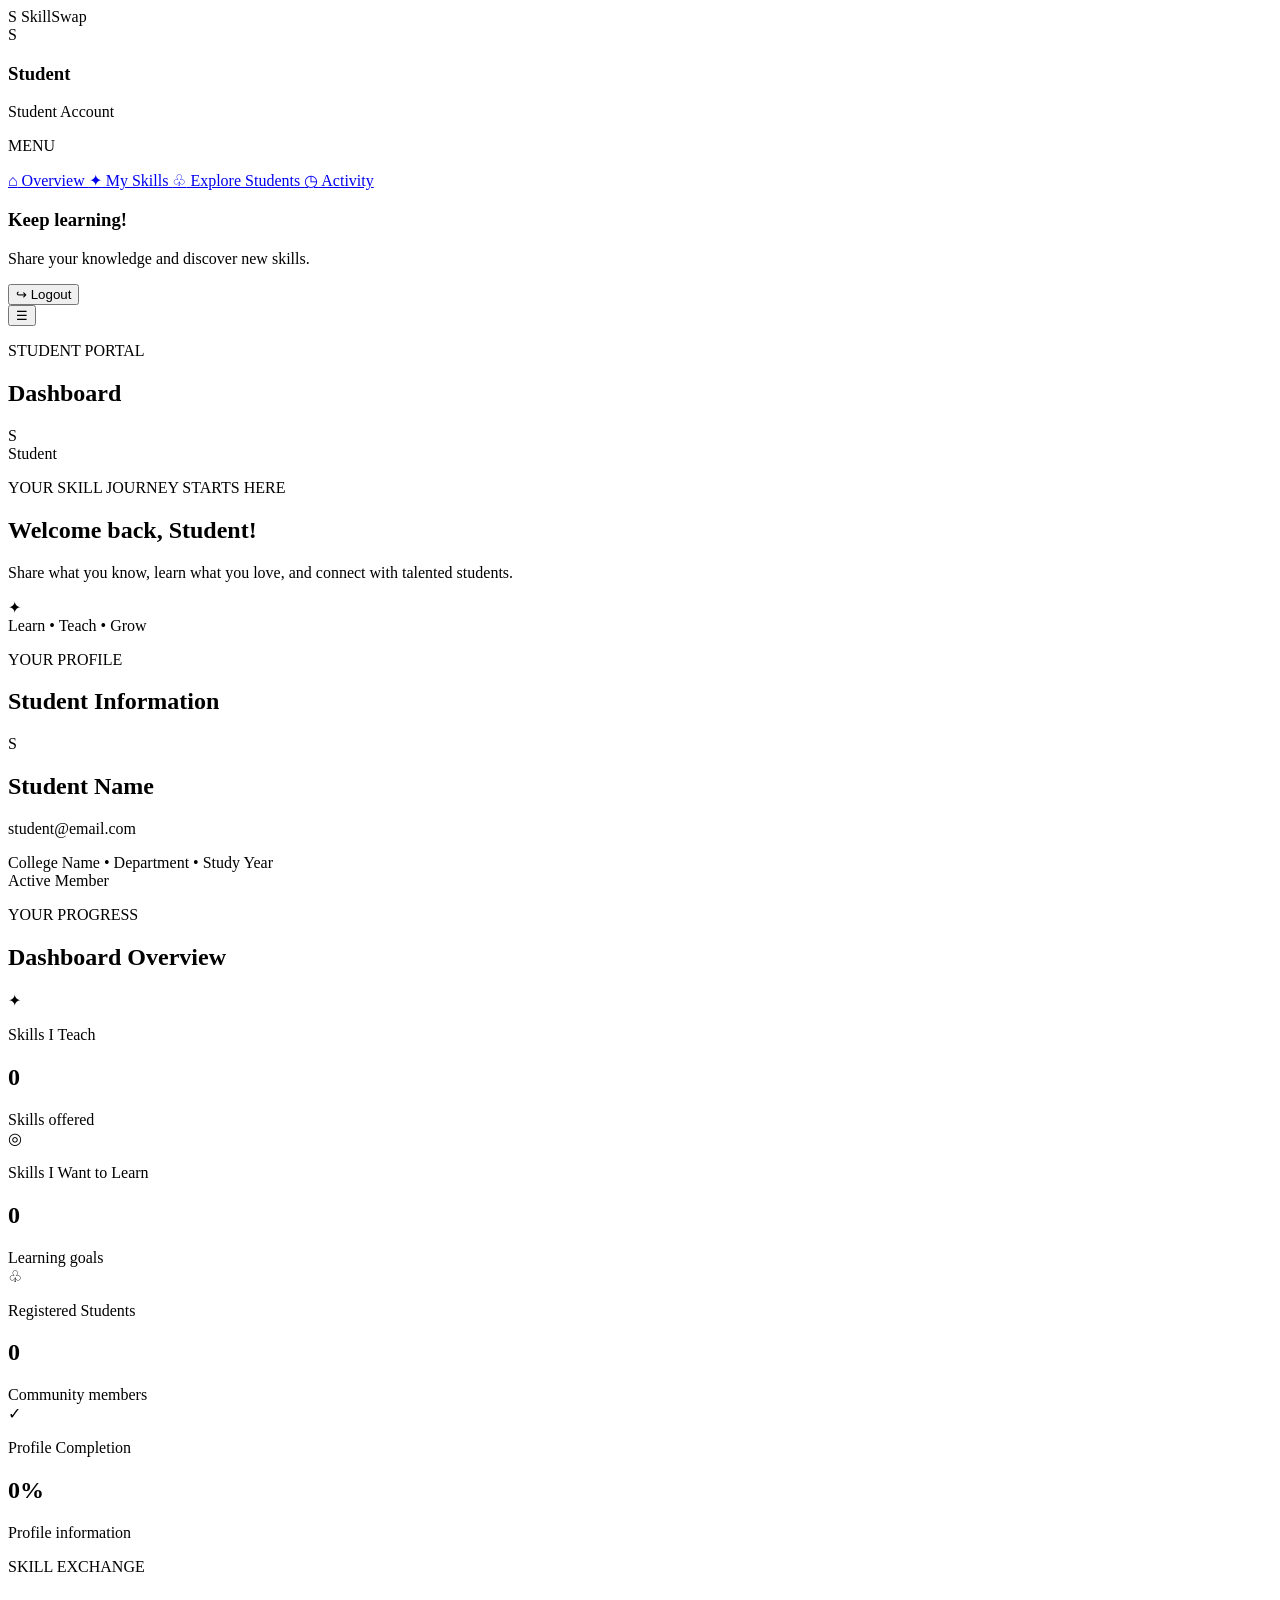
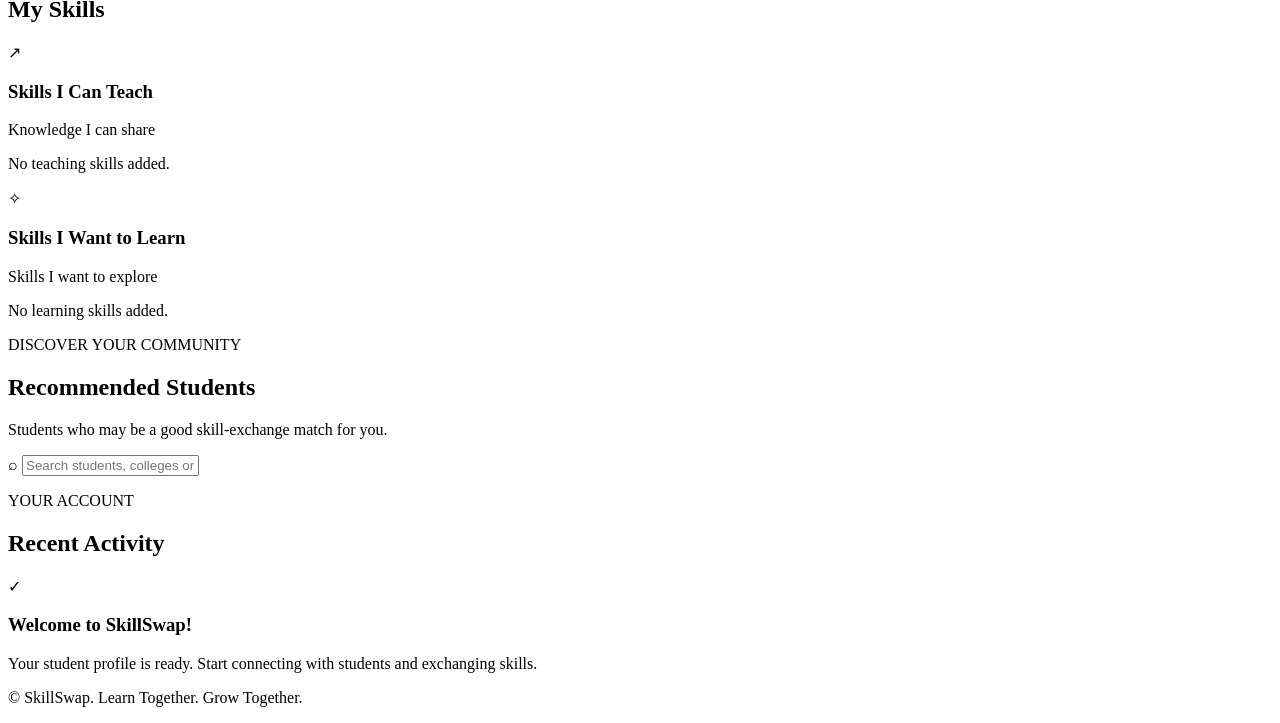
==== dashboard.html @ 34809b3c "Add files via upload" ====
<!DOCTYPE html>
<html lang="en">


<head>
    <meta charset="UTF-8">
    <meta name="viewport" content="width=device-width, initial-scale=1.0">

    <title>Student Dashboard | SkillSwap</title>

    <!-- Dashboard CSS -->
    <link rel="stylesheet" href="/skillswapModify/css/dashboard.css">

    <!-- Google Fonts -->
    <link rel="preconnect" href="https://fonts.googleapis.com">
    <link rel="preconnect" href="https://fonts.gstatic.com" crossorigin>

    <link href="https://fonts.googleapis.com/css2?family=DM+Sans:wght@400;500;600;700;800&family=Outfit:wght@400;500;600;700;800&display=swap"
        rel="stylesheet">

    <!-- JavaScript -->
    <script src="/skillswapModify/js/auth.js" defer></script>
    <script src="/skillswapModify/js/dashboard.js" defer></script>
</head>


<body>

    <div class="dashboard-container">

        <!-- SIDEBAR -->
        <aside class="sidebar" id="sidebar">

            <div class="logo">
                <span class="logo-icon">S</span>
                <span>SkillSwap</span>
            </div>

            <div class="sidebar-profile">

                <div class="profile-avatar" id="sidebarAvatar">
                    S
                </div>

                <div>
                    <h3 id="sidebarName">Student</h3>
                    <p>Student Account</p>
                </div>

            </div>

            <nav class="sidebar-nav">

                <p class="nav-heading">MENU</p>

                <a href="#overview" class="nav-link active">
                    <span>⌂</span>
                    Overview
                </a>

                <a href="#my-skills" class="nav-link">
                    <span>✦</span>
                    My Skills
                </a>

                <a href="#recommended" class="nav-link">
                    <span>♧</span>
                    Explore Students
                </a>

                <a href="#activity" class="nav-link">
                    <span>◷</span>
                    Activity
                </a>

            </nav>

            <div class="sidebar-bottom">

                <div class="sidebar-help">
                    <h3>Keep learning!</h3>
                    <p>Share your knowledge and discover new skills.</p>
                </div>

                <button class="logout-btn" id="logoutBtn">
                    <span>↪</span>
                    Logout
                </button>

            </div>

        </aside>


        <!-- MAIN CONTENT -->
        <main class="main-content">

            <!-- TOP HEADER -->
            <header class="topbar">

                <button class="menu-toggle" id="menuToggle">
                    ☰
                </button>

                <div>
                    <p class="topbar-label">STUDENT PORTAL</p>
                    <h2>Dashboard</h2>
                </div>

                <div class="topbar-right">

                    <div class="topbar-user">
                        <div class="small-avatar" id="topAvatar">
                            S
                        </div>

                        <span id="topbarName">Student</span>
                    </div>

                </div>

            </header>


            <!-- OVERVIEW SECTION -->
            <section class="welcome-section" id="overview">

                <div class="welcome-text">

                    <p class="welcome-label">YOUR SKILL JOURNEY STARTS HERE</p>

                    <h1>
                        Welcome back,
                        <span id="welcomeName">Student</span>!
                    </h1>

                    <p>
                        Share what you know, learn what you love,
                        and connect with talented students.
                    </p>

                </div>

                <div class="welcome-illustration">
                    <div class="illustration-circle">✦</div>
                    <div class="illustration-text">
                        Learn <span>•</span> Teach <span>•</span> Grow
                    </div>
                </div>

            </section>


            <!-- STUDENT PROFILE -->
            <section class="profile-section">

                <div class="section-heading">
                    <div>
                        <p class="section-label">YOUR PROFILE</p>
                        <h2>Student Information</h2>
                    </div>
                </div>

                <div class="profile-card">

                    <div class="large-avatar" id="profileAvatar">
                        S
                    </div>

                    <div class="profile-details">

                        <h2 id="studentName">Student Name</h2>

                        <p id="studentEmail">student@email.com</p>

                        <div class="profile-meta">

                            <span id="studentCollege">College Name</span>

                            <span class="meta-dot">•</span>

                            <span id="studentDepartment">Department</span>

                            <span class="meta-dot">•</span>

                            <span id="studentYear">Study Year</span>

                        </div>

                    </div>

                    <div class="profile-status">
                        <span class="status-dot"></span>
                        Active Member
                    </div>

                </div>

            </section>


            <!-- STATISTICS -->
            <section class="stats-section">

                <div class="section-heading">
                    <div>
                        <p class="section-label">YOUR PROGRESS</p>
                        <h2>Dashboard Overview</h2>
                    </div>
                </div>

                <div class="stats-grid">

                    <div class="stat-card">
                        <div class="stat-icon purple">✦</div>
                        <p>Skills I Teach</p>
                        <h2 id="teachCount">0</h2>
                        <span>Skills offered</span>
                    </div>

                    <div class="stat-card">
                        <div class="stat-icon orange">◎</div>
                        <p>Skills I Want to Learn</p>
                        <h2 id="learnCount">0</h2>
                        <span>Learning goals</span>
                    </div>

                    <div class="stat-card">
                        <div class="stat-icon green">♧</div>
                        <p>Registered Students</p>
                        <h2 id="studentCount">0</h2>
                        <span>Community members</span>
                    </div>

                    <div class="stat-card">
                        <div class="stat-icon blue">✓</div>
                        <p>Profile Completion</p>
                        <h2 id="profileCompletion">0%</h2>
                        <span>Profile information</span>
                    </div>

                </div>

            </section>


            <!-- MY SKILLS -->
            <section class="skills-section" id="my-skills">

                <div class="section-heading">
                    <div>
                        <p class="section-label">SKILL EXCHANGE</p>
                        <h2>My Skills</h2>
                    </div>
                </div>

                <div class="skills-grid">

                    <div class="skills-card">

                        <div class="skills-card-heading">
                            <div class="skill-heading-icon teach-icon">↗</div>

                            <div>
                                <h3>Skills I Can Teach</h3>
                                <p>Knowledge I can share</p>
                            </div>
                        </div>

                        <div class="skill-list" id="teachSkillsList">
                            <p class="empty-skills">No teaching skills added.</p>
                        </div>

                    </div>


                    <div class="skills-card">

                        <div class="skills-card-heading">
                            <div class="skill-heading-icon learn-icon">✧</div>

                            <div>
                                <h3>Skills I Want to Learn</h3>
                                <p>Skills I want to explore</p>
                            </div>
                        </div>

                        <div class="skill-list" id="learnSkillsList">
                            <p class="empty-skills">No learning skills added.</p>
                        </div>

                    </div>

                </div>

            </section>


            <!-- RECOMMENDED STUDENTS -->
            <section class="recommended-section" id="recommended">

                <div class="section-heading">

                    <div>
                        <p class="section-label">DISCOVER YOUR COMMUNITY</p>
                        <h2>Recommended Students</h2>
                        <p class="section-description">
                            Students who may be a good skill-exchange match for you.
                        </p>
                    </div>

                </div>

                <div class="search-box">
                    <span>⌕</span>

                    <input
                        type="text"
                        id="studentSearch"
                        placeholder="Search students, colleges or skills..."
                    >
                </div>

                <div class="recommended-grid" id="recommendedStudents">

                    <!-- Student cards are generated by JavaScript -->

                </div>

            </section>


            <!-- ACTIVITY -->
            <section class="activity-section" id="activity">

                <div class="section-heading">
                    <div>
                        <p class="section-label">YOUR ACCOUNT</p>
                        <h2>Recent Activity</h2>
                    </div>
                </div>

                <div class="activity-card">

                    <div class="activity-icon">✓</div>

                    <div>
                        <h3>Welcome to SkillSwap!</h3>
                        <p>
                            Your student profile is ready.
                            Start connecting with students and exchanging skills.
                        </p>
                    </div>

                </div>

            </section>


            <!-- FOOTER -->
            <footer class="dashboard-footer">

                <p>
                    © <span id="currentYear"></span> SkillSwap.
                    Learn Together. Grow Together.
                </p>

            </footer>

        </main>

    </div>

</body>
</html>
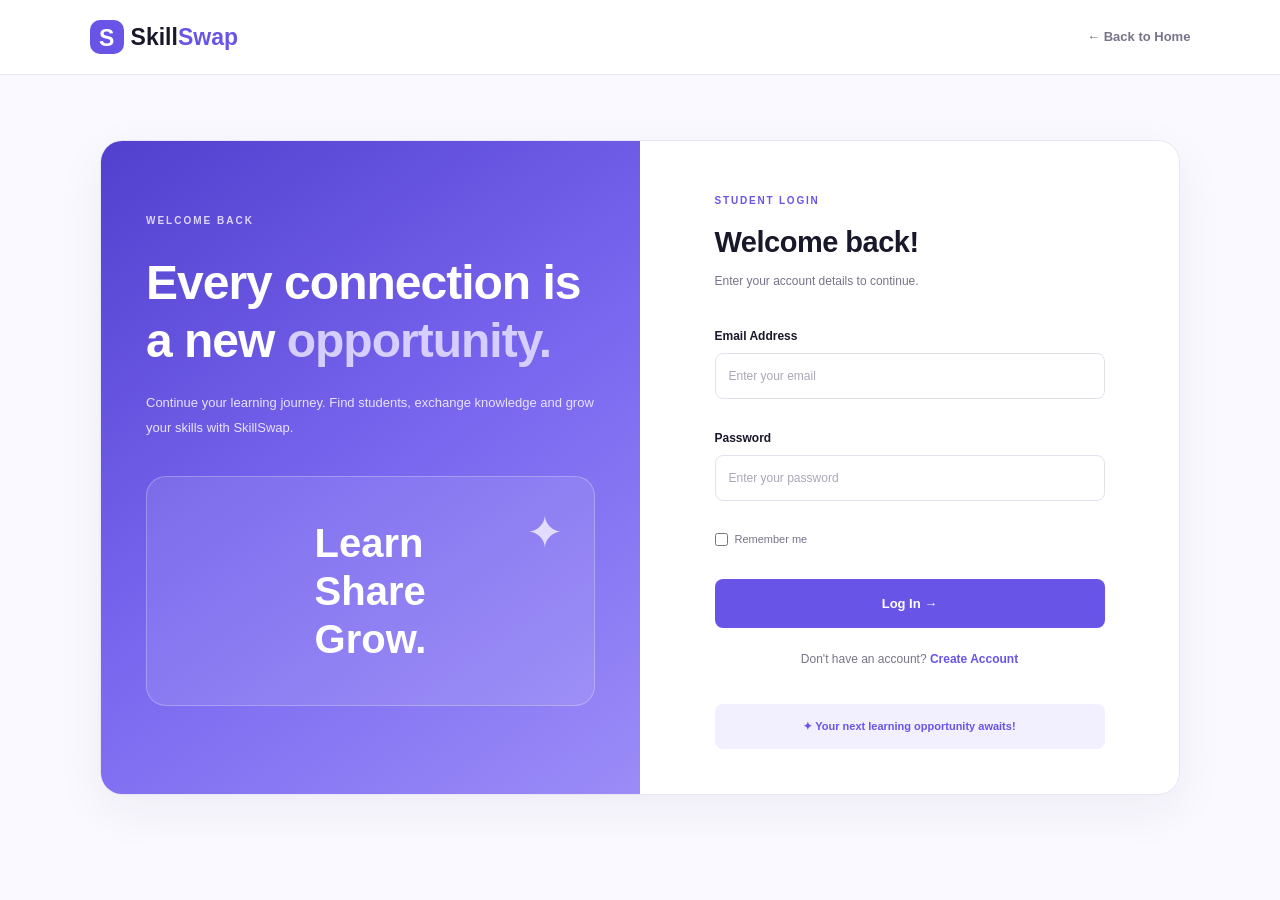
==== commit 415a7849: "updated the required css" ====
--- a/dashboard.html
+++ b/dashboard.html
@@ -10,7 +10,7 @@
     <title>Student Dashboard | SkillSwap</title>
 
     <!-- Dashboard CSS -->
-    <link rel="stylesheet" href="/skillswapModify/css/dashboard.css">
+    <link rel="stylesheet" href="dashboard.css">
 
     <!-- Google Fonts -->
     <link rel="preconnect" href="https://fonts.googleapis.com">
@@ -20,8 +20,8 @@
         rel="stylesheet">
 
     <!-- JavaScript -->
-    <script src="/skillswapModify/js/auth.js" defer></script>
-    <script src="/skillswapModify/js/dashboard.js" defer></script>
+    <script src="/auth.js" defer></script>
+    <script src="/dashboard.js" defer></script>
 </head>
 
 
--- a/dashboard.css
+++ b/dashboard.css
@@ -0,0 +1,1021 @@
+
+/* =====================================
+   SKILLSWAP STUDENT DASHBOARD
+===================================== */
+
+:root {
+    --primary: #7357e8;
+    --primary-dark: #5b40cc;
+    --primary-light: #eeeaff;
+
+    --dark: #20203a;
+    --text: #62627a;
+    --muted: #9292a5;
+
+    --background: #f7f7fc;
+    --white: #ffffff;
+    --border: #ededf4;
+
+    --green: #22a879;
+    --orange: #ed9a43;
+    --blue: #4b91e9;
+
+    --shadow: 0 8px 30px rgba(38, 32, 75, 0.05);
+}
+
+* {
+    margin: 0;
+    padding: 0;
+    box-sizing: border-box;
+}
+
+html {
+    scroll-behavior: smooth;
+}
+
+body {
+    font-family: 'DM Sans', sans-serif;
+    background: var(--background);
+    color: var(--dark);
+}
+
+button,
+input {
+    font: inherit;
+}
+
+button {
+    cursor: pointer;
+}
+
+a {
+    text-decoration: none;
+    color: inherit;
+}
+
+
+/* =====================================
+   MAIN LAYOUT
+===================================== */
+
+.dashboard-container {
+    display: flex;
+    min-height: 100vh;
+}
+
+
+/* =====================================
+   SIDEBAR
+===================================== */
+
+.sidebar {
+    width: 255px;
+    background: var(--white);
+    border-right: 1px solid var(--border);
+
+    position: fixed;
+    top: 0;
+    left: 0;
+    bottom: 0;
+
+    padding: 28px 20px;
+    display: flex;
+    flex-direction: column;
+
+    z-index: 100;
+}
+
+.logo {
+    display: flex;
+    align-items: center;
+    gap: 11px;
+
+    font-family: 'Outfit', sans-serif;
+    font-size: 24px;
+    font-weight: 800;
+    color: var(--dark);
+}
+
+.logo-icon {
+    height: 38px;
+    width: 38px;
+
+    display: flex;
+    align-items: center;
+    justify-content: center;
+
+    background: var(--primary);
+    color: white;
+
+    border-radius: 12px;
+    font-size: 22px;
+}
+
+
+.sidebar-profile {
+    display: flex;
+    align-items: center;
+    gap: 12px;
+
+    margin-top: 38px;
+    padding: 15px 10px;
+
+    background: #faf9ff;
+    border-radius: 13px;
+}
+
+.profile-avatar,
+.small-avatar,
+.large-avatar {
+    display: flex;
+    align-items: center;
+    justify-content: center;
+
+    background: var(--primary-light);
+    color: var(--primary);
+
+    font-family: 'Outfit', sans-serif;
+    font-weight: 800;
+}
+
+.profile-avatar {
+    width: 43px;
+    height: 43px;
+    border-radius: 50%;
+    font-size: 19px;
+}
+
+.sidebar-profile h3 {
+    font-size: 13px;
+    font-weight: 700;
+}
+
+.sidebar-profile p {
+    color: var(--muted);
+    font-size: 11px;
+    margin-top: 4px;
+}
+
+
+.sidebar-nav {
+    margin-top: 38px;
+}
+
+.nav-heading {
+    color: var(--muted);
+    font-size: 10px;
+    font-weight: 800;
+    letter-spacing: 1.4px;
+
+    margin: 0 0 14px 12px;
+}
+
+.nav-link {
+    display: flex;
+    align-items: center;
+    gap: 13px;
+
+    padding: 13px 14px;
+    margin-bottom: 7px;
+
+    border-radius: 10px;
+
+    color: var(--text);
+    font-size: 13px;
+    font-weight: 600;
+
+    transition: 0.25s;
+}
+
+.nav-link span {
+    font-size: 19px;
+}
+
+.nav-link:hover,
+.nav-link.active {
+    background: var(--primary-light);
+    color: var(--primary);
+}
+
+
+.sidebar-bottom {
+    margin-top: auto;
+}
+
+.sidebar-help {
+    background: linear-gradient(135deg, #7357e8, #9b79ef);
+
+    color: white;
+    padding: 18px;
+    border-radius: 14px;
+
+    margin-bottom: 20px;
+}
+
+.sidebar-help h3 {
+    font-size: 14px;
+    margin-bottom: 7px;
+}
+
+.sidebar-help p {
+    font-size: 11px;
+    line-height: 1.6;
+    opacity: 0.9;
+}
+
+.logout-btn {
+    width: 100%;
+    display: flex;
+    align-items: center;
+    gap: 12px;
+
+    border: none;
+    background: transparent;
+
+    padding: 13px;
+    border-radius: 10px;
+
+    color: #e35f6c;
+    font-weight: 700;
+    font-size: 13px;
+
+    transition: 0.2s;
+}
+
+.logout-btn:hover {
+    background: #fff0f1;
+}
+
+.logout-btn span {
+    font-size: 20px;
+}
+
+
+/* =====================================
+   MAIN CONTENT
+===================================== */
+
+.main-content {
+    margin-left: 255px;
+    width: calc(100% - 255px);
+
+    padding: 30px 40px;
+    max-width: 1700px;
+}
+
+.topbar {
+    display: flex;
+    align-items: center;
+    justify-content: space-between;
+
+    margin-bottom: 30px;
+}
+
+.topbar-label,
+.section-label,
+.welcome-label {
+    color: var(--primary);
+    font-size: 10px;
+    font-weight: 800;
+    letter-spacing: 1.5px;
+    margin-bottom: 6px;
+}
+
+.topbar h2 {
+    font-family: 'Outfit', sans-serif;
+    font-size: 25px;
+}
+
+.topbar-right {
+    display: flex;
+    align-items: center;
+}
+
+.topbar-user {
+    display: flex;
+    align-items: center;
+    gap: 10px;
+
+    font-size: 13px;
+    font-weight: 700;
+}
+
+.small-avatar {
+    width: 38px;
+    height: 38px;
+    border-radius: 50%;
+}
+
+.menu-toggle {
+    display: none;
+    border: none;
+    background: var(--primary-light);
+    color: var(--primary);
+
+    padding: 9px 12px;
+    border-radius: 8px;
+    font-size: 19px;
+}
+
+
+/* =====================================
+   WELCOME SECTION
+===================================== */
+
+.welcome-section {
+    min-height: 210px;
+
+    display: flex;
+    align-items: center;
+    justify-content: space-between;
+
+    padding: 35px 40px;
+
+    border-radius: 20px;
+
+    background: linear-gradient(120deg, #eeeaff, #e8eaff);
+
+    overflow: hidden;
+}
+
+.welcome-text {
+    max-width: 620px;
+}
+
+.welcome-section h1 {
+    font-family: 'Outfit', sans-serif;
+    font-size: clamp(25px, 3vw, 36px);
+    line-height: 1.25;
+    margin-bottom: 12px;
+}
+
+.welcome-section h1 span {
+    color: var(--primary);
+}
+
+.welcome-section p:last-child {
+    color: var(--text);
+    font-size: 14px;
+    line-height: 1.7;
+}
+
+.welcome-illustration {
+    min-width: 180px;
+    text-align: center;
+}
+
+.illustration-circle {
+    width: 95px;
+    height: 95px;
+
+    display: flex;
+    align-items: center;
+    justify-content: center;
+
+    margin: 0 auto 12px;
+
+    border-radius: 50%;
+
+    background: white;
+    color: var(--primary);
+
+    font-size: 48px;
+    box-shadow: var(--shadow);
+}
+
+.illustration-text {
+    font-size: 12px;
+    font-weight: 800;
+    color: var(--primary);
+}
+
+.illustration-text span {
+    padding: 0 4px;
+}
+
+
+/* =====================================
+   SECTIONS
+===================================== */
+
+.profile-section,
+.stats-section,
+.skills-section,
+.recommended-section,
+.activity-section {
+    margin-top: 35px;
+}
+
+.section-heading {
+    margin-bottom: 18px;
+}
+
+.section-heading h2 {
+    font-family: 'Outfit', sans-serif;
+    font-size: 21px;
+}
+
+.section-description {
+    font-size: 13px;
+    color: var(--text);
+    margin-top: 7px;
+}
+
+
+/* =====================================
+   PROFILE CARD
+===================================== */
+
+.profile-card {
+    display: flex;
+    align-items: center;
+    gap: 20px;
+
+    background: var(--white);
+    padding: 22px;
+
+    border: 1px solid var(--border);
+    border-radius: 16px;
+
+    box-shadow: var(--shadow);
+}
+
+.large-avatar {
+    height: 75px;
+    width: 75px;
+    flex-shrink: 0;
+
+    border-radius: 20px;
+    font-size: 32px;
+}
+
+.profile-details {
+    flex: 1;
+    min-width: 0;
+}
+
+.profile-details h2 {
+    font-family: 'Outfit', sans-serif;
+    font-size: 21px;
+    margin-bottom: 5px;
+}
+
+.profile-details > p {
+    font-size: 13px;
+    color: var(--text);
+    overflow-wrap: anywhere;
+}
+
+.profile-meta {
+    display: flex;
+    flex-wrap: wrap;
+    gap: 8px;
+
+    margin-top: 12px;
+
+    font-size: 12px;
+    color: var(--muted);
+}
+
+.meta-dot {
+    color: var(--primary);
+}
+
+.profile-status {
+    display: flex;
+    align-items: center;
+    gap: 7px;
+
+    font-size: 12px;
+    font-weight: 700;
+    color: var(--green);
+}
+
+.status-dot {
+    height: 8px;
+    width: 8px;
+    border-radius: 50%;
+    background: var(--green);
+}
+
+
+/* =====================================
+   STATISTICS
+===================================== */
+
+.stats-grid {
+    display: grid;
+    grid-template-columns: repeat(4, 1fr);
+    gap: 17px;
+}
+
+.stat-card {
+    background: var(--white);
+    border: 1px solid var(--border);
+    border-radius: 15px;
+
+    padding: 20px;
+
+    box-shadow: var(--shadow);
+    transition: 0.25s;
+}
+
+.stat-card:hover {
+    transform: translateY(-4px);
+}
+
+.stat-icon {
+    width: 40px;
+    height: 40px;
+
+    display: flex;
+    align-items: center;
+    justify-content: center;
+
+    border-radius: 12px;
+    font-size: 20px;
+
+    margin-bottom: 15px;
+}
+
+.stat-icon.purple {
+    color: var(--primary);
+    background: var(--primary-light);
+}
+
+.stat-icon.orange {
+    color: var(--orange);
+    background: #fff4e7;
+}
+
+.stat-icon.green {
+    color: var(--green);
+    background: #e6f8f1;
+}
+
+.stat-icon.blue {
+    color: var(--blue);
+    background: #eaf3ff;
+}
+
+.stat-card p {
+    font-size: 12px;
+    color: var(--text);
+    font-weight: 600;
+}
+
+.stat-card h2 {
+    font-family: 'Outfit', sans-serif;
+    font-size: 29px;
+    margin: 9px 0 4px;
+}
+
+.stat-card > span {
+    color: var(--muted);
+    font-size: 11px;
+}
+
+
+/* =====================================
+   SKILLS
+===================================== */
+
+.skills-grid {
+    display: grid;
+    grid-template-columns: 1fr 1fr;
+    gap: 20px;
+}
+
+.skills-card {
+    background: var(--white);
+    border: 1px solid var(--border);
+    border-radius: 16px;
+
+    padding: 23px;
+    box-shadow: var(--shadow);
+}
+
+.skills-card-heading {
+    display: flex;
+    align-items: center;
+    gap: 13px;
+
+    margin-bottom: 22px;
+}
+
+.skill-heading-icon {
+    width: 43px;
+    height: 43px;
+
+    display: flex;
+    align-items: center;
+    justify-content: center;
+
+    border-radius: 12px;
+    font-size: 21px;
+}
+
+.teach-icon {
+    color: var(--green);
+    background: #e6f8f1;
+}
+
+.learn-icon {
+    color: var(--primary);
+    background: var(--primary-light);
+}
+
+.skills-card-heading h3 {
+    font-family: 'Outfit', sans-serif;
+    font-size: 16px;
+}
+
+.skills-card-heading p {
+    font-size: 11px;
+    color: var(--muted);
+    margin-top: 4px;
+}
+
+.skill-list {
+    display: flex;
+    flex-wrap: wrap;
+    gap: 9px;
+}
+
+.skill-tag {
+    padding: 8px 13px;
+    border-radius: 30px;
+
+    font-size: 12px;
+    font-weight: 700;
+}
+
+.teach-tag {
+    color: #16845f;
+    background: #e8f8f1;
+}
+
+.learn-tag {
+    color: var(--primary);
+    background: var(--primary-light);
+}
+
+.empty-skills {
+    color: var(--muted);
+    font-size: 12px;
+}
+
+
+/* =====================================
+   RECOMMENDED STUDENTS
+===================================== */
+
+.search-box {
+    display: flex;
+    align-items: center;
+    gap: 10px;
+
+    max-width: 480px;
+
+    padding: 12px 16px;
+    margin-bottom: 20px;
+
+    border: 1px solid var(--border);
+    border-radius: 10px;
+
+    background: var(--white);
+}
+
+.search-box span {
+    font-size: 22px;
+    color: var(--muted);
+}
+
+.search-box input {
+    width: 100%;
+    border: none;
+    outline: none;
+
+    font-size: 12px;
+    color: var(--dark);
+}
+
+.recommended-grid {
+    display: grid;
+    grid-template-columns: repeat(3, 1fr);
+    gap: 17px;
+}
+
+.student-card {
+    background: var(--white);
+    border: 1px solid var(--border);
+    border-radius: 15px;
+
+    padding: 20px;
+
+    box-shadow: var(--shadow);
+    transition: 0.25s;
+}
+
+.student-card:hover {
+    transform: translateY(-4px);
+    border-color: #d8d0ff;
+}
+
+.student-card-top {
+    display: flex;
+    align-items: center;
+    gap: 12px;
+    margin-bottom: 15px;
+}
+
+.student-avatar {
+    width: 45px;
+    height: 45px;
+    flex-shrink: 0;
+
+    display: flex;
+    align-items: center;
+    justify-content: center;
+
+    border-radius: 13px;
+
+    background: var(--primary-light);
+    color: var(--primary);
+
+    font-family: 'Outfit', sans-serif;
+    font-weight: 800;
+    font-size: 19px;
+}
+
+.student-card h3 {
+    font-size: 14px;
+    margin-bottom: 4px;
+}
+
+.student-card .college {
+    color: var(--muted);
+    font-size: 10px;
+}
+
+.student-card .department {
+    color: var(--text);
+    font-size: 11px;
+    margin-bottom: 13px;
+}
+
+.match-label {
+    display: inline-block;
+    padding: 6px 10px;
+
+    border-radius: 20px;
+    background: #e8f8f1;
+    color: var(--green);
+
+    font-size: 10px;
+    font-weight: 800;
+
+    margin-bottom: 13px;
+}
+
+.student-skills {
+    display: flex;
+    flex-wrap: wrap;
+    gap: 6px;
+}
+
+.student-skill {
+    padding: 6px 9px;
+    border-radius: 7px;
+
+    background: #f4f3fa;
+    color: var(--text);
+
+    font-size: 10px;
+}
+
+.sample-label {
+    color: var(--orange);
+    background: #fff4e7;
+    padding: 5px 8px;
+    border-radius: 6px;
+    font-size: 9px;
+    font-weight: 700;
+    display: inline-block;
+    margin-top: 12px;
+}
+
+.no-results {
+    grid-column: 1 / -1;
+    background: white;
+    padding: 25px;
+    border-radius: 12px;
+    color: var(--muted);
+    text-align: center;
+    font-size: 13px;
+}
+
+
+/* =====================================
+   ACTIVITY
+===================================== */
+
+.activity-card {
+    display: flex;
+    align-items: center;
+    gap: 16px;
+
+    background: var(--white);
+    border: 1px solid var(--border);
+    border-radius: 14px;
+
+    padding: 22px;
+}
+
+.activity-icon {
+    height: 43px;
+    width: 43px;
+    flex-shrink: 0;
+
+    display: flex;
+    align-items: center;
+    justify-content: center;
+
+    border-radius: 12px;
+    background: #e6f8f1;
+    color: var(--green);
+
+    font-size: 21px;
+}
+
+.activity-card h3 {
+    font-size: 14px;
+    margin-bottom: 6px;
+}
+
+.activity-card p {
+    font-size: 12px;
+    line-height: 1.7;
+    color: var(--text);
+}
+
+
+/* =====================================
+   FOOTER
+===================================== */
+
+.dashboard-footer {
+    padding: 35px 0 10px;
+    text-align: center;
+
+    color: var(--muted);
+    font-size: 11px;
+}
+
+
+/* =====================================
+   RESPONSIVE DESIGN
+===================================== */
+
+@media (max-width: 1200px) {
+
+    .main-content {
+        padding: 25px;
+    }
+
+    .stats-grid {
+        grid-template-columns: repeat(2, 1fr);
+    }
+
+    .recommended-grid {
+        grid-template-columns: repeat(2, 1fr);
+    }
+
+}
+
+@media (max-width: 850px) {
+
+    .sidebar {
+        transform: translateX(-100%);
+        transition: transform 0.3s ease;
+    }
+
+    .sidebar.open {
+        transform: translateX(0);
+    }
+
+    .main-content {
+        margin-left: 0;
+        width: 100%;
+    }
+
+    .menu-toggle {
+        display: block;
+    }
+
+    .topbar {
+        gap: 15px;
+    }
+
+    .welcome-section {
+        padding: 28px;
+    }
+
+}
+
+@media (max-width: 600px) {
+
+    .main-content {
+        padding: 18px;
+    }
+
+    .topbar {
+        margin-bottom: 22px;
+    }
+
+    .topbar h2 {
+        font-size: 20px;
+    }
+
+    .topbar-user span {
+        display: none;
+    }
+
+    .welcome-section {
+        padding: 25px 20px;
+    }
+
+    .welcome-illustration {
+        display: none;
+    }
+
+    .welcome-section h1 {
+        font-size: 27px;
+    }
+
+    .welcome-section p:last-child {
+        font-size: 12px;
+    }
+
+    .profile-card {
+        flex-wrap: wrap;
+        gap: 14px;
+        padding: 17px;
+    }
+
+    .large-avatar {
+        width: 58px;
+        height: 58px;
+        font-size: 25px;
+    }
+
+    .profile-details h2 {
+        font-size: 17px;
+    }
+
+    .profile-meta {
+        font-size: 10px;
+    }
+
+    .profile-status {
+        width: 100%;
+    }
+
+    .stats-grid {
+        grid-template-columns: 1fr 1fr;
+        gap: 10px;
+    }
+
+    .stat-card {
+        padding: 15px;
+    }
+
+    .stat-card h2 {
+        font-size: 24px;
+    }
+
+    .stat-card p {
+        font-size: 11px;
+    }
+
+    .skills-grid {
+        grid-template-columns: 1fr;
+    }
+
+    .recommended-grid {
+        grid-template-columns: 1fr;
+    }
+
+    .activity-card {
+        align-items: flex-start;
+    }
+
+}
+
+@media (max-width: 360px) {
+
+    .stats-grid {
+        grid-template-columns: 1fr;
+    }
+
+}
